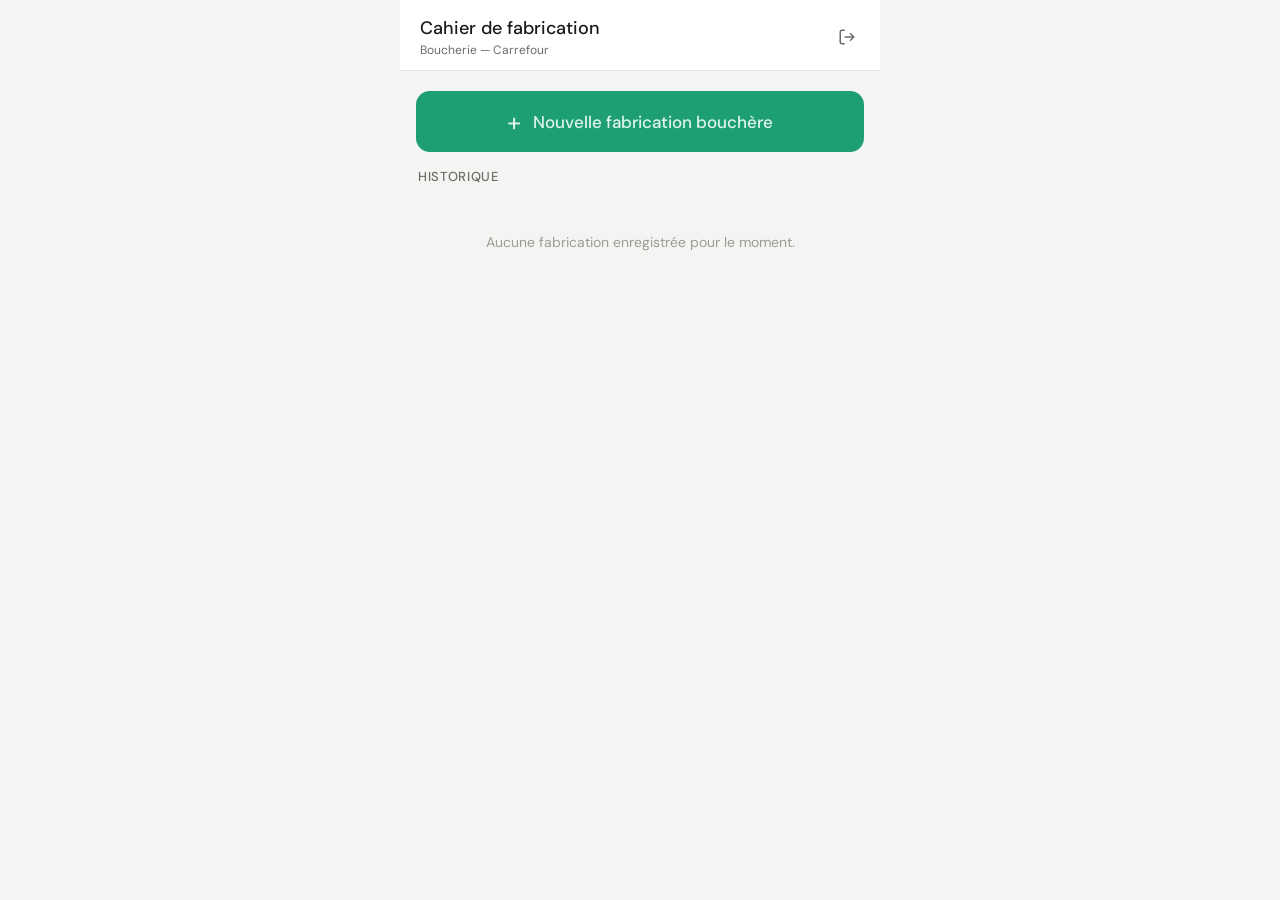
==== accueil.html @ 96c1b448 "Add files via upload" ====
<!DOCTYPE html>
<html lang="fr">
<head>
  <meta charset="UTF-8" />
  <meta name="viewport" content="width=device-width, initial-scale=1.0, maximum-scale=1.0" />
  <meta name="theme-color" content="#1D9E75" />
  <meta name="mobile-web-app-capable" content="yes" />
  <meta name="apple-mobile-web-app-capable" content="yes" />
  <title>Accueil — Cahier de fabrication</title>
  <link rel="manifest" href="manifest.json" />
  <link rel="preconnect" href="https://fonts.googleapis.com" />
  <link href="https://fonts.googleapis.com/css2?family=DM+Sans:wght@400;500&family=DM+Serif+Display&display=swap" rel="stylesheet" />
  <link rel="stylesheet" href="css/style.css" />
</head>
<body class="page-home">

  <div class="app-wrapper">
    <header class="app-header">
      <div>
        <h1 class="app-title">Cahier de fabrication</h1>
        <p class="app-subtitle" id="header-user">Boucherie &mdash; Carrefour</p>
      </div>
      <button class="btn-logout" onclick="handleLogout()" title="Déconnexion">
        <svg width="18" height="18" viewBox="0 0 24 24" fill="none" stroke="currentColor" stroke-width="2">
          <path d="M9 21H5a2 2 0 0 1-2-2V5a2 2 0 0 1 2-2h4"/>
          <polyline points="16 17 21 12 16 7"/>
          <line x1="21" y1="12" x2="9" y2="12"/>
        </svg>
      </button>
    </header>

    <main class="main-content">
      <button class="btn-add-main" id="btn-add" onclick="goToNew('preparation')">
        <span class="btn-add-plus">+</span>
        <span>Nouvelle fabrication bouchère</span>
      </button>

      <div class="section-header">
        <span class="section-title">Historique</span>
      </div>

      <div id="history-list">
        <div class="empty-state">Aucune fabrication enregistrée pour le moment.</div>
      </div>
    </main>
  </div>

  <script src="js/app.js"></script>
</body>
</html>
---- css/style.css ----
*, *::before, *::after { box-sizing: border-box; margin: 0; padding: 0; }

:root {
  --green: #1D9E75;
  --green-light: #E1F5EE;
  --green-dark: #0F6E56;
  --green-text: #085041;
  --blue-light: #E6F1FB;
  --blue-mid: #85B7EB;
  --blue-dark: #0C447C;
  --amber-light: #FAEEDA;
  --amber-dark: #854F0B;
  --coral-light: #FAECE7;
  --coral-dark: #993C1D;
  --red-light: #FCEBEB;
  --red-dark: #A32D2D;
  --bg: #f4f4f2;
  --surface: #ffffff;
  --border: rgba(0,0,0,0.1);
  --border-strong: rgba(0,0,0,0.2);
  --text: #1a1a1a;
  --text-muted: #6b6b68;
  --text-hint: #9b9b97;
  --radius-md: 10px;
  --radius-lg: 14px;
  --font: 'DM Sans', sans-serif;
}

html, body {
  font-family: var(--font);
  font-size: 16px;
  background: var(--bg);
  color: var(--text);
  min-height: 100vh;
  -webkit-font-smoothing: antialiased;
}

/* ---- LAYOUT ---- */
.app-wrapper { max-width: 480px; margin: 0 auto; min-height: 100vh; display: flex; flex-direction: column; }

.app-header {
  display: flex;
  align-items: center;
  justify-content: space-between;
  padding: 1rem 1.25rem 0.75rem;
  background: var(--surface);
  border-bottom: 0.5px solid var(--border);
  position: sticky;
  top: 0;
  z-index: 10;
}

.app-title { font-size: 18px; font-weight: 500; color: var(--text); }
.app-subtitle { font-size: 12px; color: var(--text-muted); margin-top: 2px; }

.main-content { padding: 1.25rem 1rem; flex: 1; display: flex; flex-direction: column; gap: 1rem; }

/* ---- CARD ---- */
.card {
  background: var(--surface);
  border: 0.5px solid var(--border);
  border-radius: var(--radius-lg);
  padding: 1rem 1.25rem;
}
.card-title {
  font-size: 11px;
  font-weight: 500;
  color: var(--text-muted);
  text-transform: uppercase;
  letter-spacing: 0.06em;
  margin-bottom: 12px;
}

/* ---- FORM ---- */
.field-row { margin-bottom: 12px; }
.field-row:last-child { margin-bottom: 0; }
.field-label { font-size: 13px; color: var(--text-muted); margin-bottom: 5px; display: block; }

input[type=text], input[type=email], input[type=password], input[type=number], input[type=date] {
  width: 100%;
  height: 42px;
  padding: 0 12px;
  border: 0.5px solid var(--border-strong);
  border-radius: var(--radius-md);
  font-family: var(--font);
  font-size: 15px;
  color: var(--text);
  background: var(--bg);
  outline: none;
  transition: border-color 0.15s;
}
input:focus { border-color: var(--green); background: var(--surface); }
input::placeholder { color: var(--text-hint); }

.two-col { display: grid; grid-template-columns: minmax(0,1fr) minmax(0,1fr); gap: 10px; }

/* ---- BUTTONS ---- */
.btn-primary {
  display: flex;
  align-items: center;
  justify-content: center;
  width: 100%;
  background: var(--green);
  color: var(--green-light);
  border: none;
  border-radius: var(--radius-lg);
  padding: 1rem;
  font-family: var(--font);
  font-size: 16px;
  font-weight: 500;
  cursor: pointer;
  transition: opacity 0.15s, transform 0.1s;
}
.btn-primary:active { opacity: 0.85; transform: scale(0.98); }

.btn-back {
  display: flex;
  align-items: center;
  gap: 4px;
  background: none;
  border: none;
  font-family: var(--font);
  font-size: 14px;
  color: var(--text-muted);
  cursor: pointer;
  padding: 4px 0;
  min-width: 70px;
}

.btn-logout {
  background: none;
  border: none;
  color: var(--text-muted);
  cursor: pointer;
  padding: 4px;
  display: flex;
  align-items: center;
}

/* ---- LOGIN PAGE ---- */
.login-wrapper {
  max-width: 400px;
  margin: 0 auto;
  padding: 3rem 1.25rem 2rem;
  display: flex;
  flex-direction: column;
  gap: 1.25rem;
  min-height: 100vh;
  justify-content: center;
}

.login-logo { text-align: center; }
.logo-icon-box {
  width: 68px;
  height: 68px;
  border-radius: 18px;
  background: var(--green);
  display: flex;
  align-items: center;
  justify-content: center;
  margin: 0 auto 1rem;
}
.logo-icon-box svg { width: 34px; height: 34px; }
.login-logo h1 { font-size: 22px; font-weight: 500; color: var(--text); }
.login-logo p { font-size: 13px; color: var(--text-muted); margin-top: 4px; }

.forgot-link { text-align: right; font-size: 12px; color: var(--text-muted); margin-top: 4px; cursor: pointer; }
.sso-note { text-align: center; font-size: 12px; color: var(--text-hint); }
.sso-note span { color: var(--green-dark); font-weight: 500; }

/* ---- ACCUEIL PAGE ---- */
.btn-add-main {
  display: flex;
  align-items: center;
  justify-content: center;
  gap: 12px;
  width: 100%;
  background: var(--green);
  color: var(--green-light);
  border: none;
  border-radius: var(--radius-lg);
  padding: 1.1rem 1rem;
  font-family: var(--font);
  font-size: 17px;
  font-weight: 500;
  cursor: pointer;
  transition: opacity 0.15s;
}
.btn-add-main:active { opacity: 0.85; }
.btn-add-plus { font-size: 26px; font-weight: 400; line-height: 1; }

.choices-panel {
  background: var(--surface);
  border: 0.5px solid var(--border);
  border-radius: var(--radius-lg);
  overflow: hidden;
}
.choice-item {
  display: flex;
  align-items: center;
  gap: 12px;
  width: 100%;
  background: none;
  border: none;
  border-bottom: 0.5px solid var(--border);
  padding: 0.9rem 1.25rem;
  font-family: var(--font);
  font-size: 15px;
  color: var(--text);
  cursor: pointer;
  text-align: left;
  transition: background 0.1s;
}
.choice-item:last-child { border-bottom: none; }
.choice-item:active { background: var(--bg); }
.choice-dot { width: 10px; height: 10px; border-radius: 50%; flex-shrink: 0; }
.dot-prep { background: var(--green); }
.dot-mar { background: #EF9F27; }
.dot-farce { background: #D85A30; }

.section-header { display: flex; align-items: center; justify-content: space-between; padding: 0 2px; }
.section-title { font-size: 13px; font-weight: 500; color: var(--text-muted); text-transform: uppercase; letter-spacing: 0.05em; }

.month-group { margin-bottom: 0.5rem; }
.month-label {
  font-size: 12px;
  font-weight: 500;
  color: var(--text-muted);
  padding: 0 2px 6px;
  border-bottom: 0.5px solid var(--border);
  margin-bottom: 6px;
}

.fab-item {
  background: var(--surface);
  border: 0.5px solid var(--border);
  border-radius: var(--radius-md);
  padding: 0.8rem 1rem;
  margin-bottom: 6px;
  display: flex;
  align-items: center;
  justify-content: space-between;
  cursor: pointer;
  transition: background 0.1s;
}
.fab-item:active { background: var(--bg); }
.fab-name { font-size: 14px; font-weight: 500; color: var(--text); margin-bottom: 2px; }
.fab-meta { font-size: 12px; color: var(--text-muted); }

.fab-badge {
  font-size: 11px;
  font-weight: 500;
  padding: 3px 9px;
  border-radius: 20px;
  white-space: nowrap;
  flex-shrink: 0;
  margin-left: 8px;
}
.badge-prep { background: var(--green-light); color: var(--green-dark); }
.badge-mar { background: var(--amber-light); color: var(--amber-dark); }
.badge-farce { background: var(--coral-light); color: var(--coral-dark); }

/* ---- SAISIE PAGE ---- */
.type-badge {
  display: inline-block;
  font-size: 12px;
  font-weight: 500;
  padding: 4px 12px;
  border-radius: 20px;
  margin-bottom: 14px;
  background: var(--green-light);
  color: var(--green-dark);
}
.type-badge.mar { background: var(--amber-light); color: var(--amber-dark); }
.type-badge.farce { background: var(--coral-light); color: var(--coral-dark); }

.ingredient-item {
  background: var(--bg);
  border: 0.5px solid var(--border);
  border-radius: var(--radius-md);
  padding: 0.75rem 1rem;
  margin-bottom: 8px;
}
.ing-header { display: flex; align-items: center; justify-content: space-between; margin-bottom: 8px; }
.ing-name-label { font-size: 14px; font-weight: 500; color: var(--text); }
.ing-delete {
  background: none;
  border: none;
  color: var(--text-muted);
  cursor: pointer;
  font-size: 16px;
  padding: 0;
  line-height: 1;
}
.ing-fields { display: grid; grid-template-columns: minmax(0,1fr) minmax(0,1fr); gap: 8px; }
.ing-field label { font-size: 11px; color: var(--text-muted); display: block; margin-bottom: 3px; }
.ing-field input { height: 36px; font-size: 13px; }

.scan-input-row { display: flex; gap: 8px; margin-bottom: 8px; }
.scan-input-row input { flex: 1; }
.btn-scan {
  width: 42px;
  height: 42px;
  flex-shrink: 0;
  background: var(--blue-light);
  border: 0.5px solid var(--blue-mid);
  border-radius: var(--radius-md);
  color: var(--blue-dark);
  cursor: pointer;
  display: flex;
  align-items: center;
  justify-content: center;
}

.btn-photo {
  display: flex;
  align-items: center;
  justify-content: center;
  gap: 8px;
  width: 100%;
  background: var(--bg);
  border: 0.5px solid var(--border-strong);
  border-radius: var(--radius-md);
  padding: 0.7rem 1rem;
  font-family: var(--font);
  font-size: 14px;
  color: var(--text-muted);
  cursor: pointer;
}

.scan-feedback {
  background: var(--green-light);
  color: var(--green-dark);
  border-radius: var(--radius-md);
  padding: 8px 12px;
  font-size: 13px;
  font-weight: 500;
  margin-bottom: 8px;
}

.photo-preview { margin-top: 10px; border-radius: var(--radius-md); overflow: hidden; }
.photo-preview img { width: 100%; border-radius: var(--radius-md); display: block; }

/* ---- DETAIL PAGE ---- */
.detail-name { font-size: 20px; font-weight: 500; color: var(--text); margin-bottom: 14px; }
.info-grid { display: grid; grid-template-columns: minmax(0,1fr) minmax(0,1fr); gap: 10px; margin-bottom: 12px; }
.info-block { display: flex; flex-direction: column; gap: 3px; }
.info-label { font-size: 12px; color: var(--text-muted); }
.info-value { font-size: 15px; font-weight: 500; color: var(--text); }

.conformity-row { display: flex; align-items: center; gap: 8px; margin-top: 10px; }
.conformity-dot { width: 10px; height: 10px; border-radius: 50%; background: #639922; flex-shrink: 0; }
.conformity-dot.warn { background: #EF9F27; }
.conformity-text { font-size: 13px; color: #3B6D11; font-weight: 500; }
.conformity-text.warn { color: var(--amber-dark); }

.ing-row {
  display: flex;
  align-items: center;
  justify-content: space-between;
  padding: 10px 0;
  border-bottom: 0.5px solid var(--border);
}
.ing-row:last-child { border-bottom: none; padding-bottom: 0; }
.ing-row-name { font-size: 14px; font-weight: 500; color: var(--text); margin-bottom: 2px; }
.ing-row-meta { font-size: 12px; color: var(--text-muted); }

.dlc-badge {
  font-size: 12px;
  font-weight: 500;
  padding: 3px 9px;
  border-radius: 20px;
  white-space: nowrap;
  flex-shrink: 0;
  margin-left: 8px;
}
.dlc-ok { background: #EAF3DE; color: #3B6D11; }
.dlc-warn { background: var(--amber-light); color: var(--amber-dark); }
.dlc-expired { background: var(--red-light); color: var(--red-dark); }

.photo-zone {
  background: var(--bg);
  border: 0.5px dashed var(--border-strong);
  border-radius: var(--radius-md);
  height: 110px;
  display: flex;
  flex-direction: column;
  align-items: center;
  justify-content: center;
  gap: 6px;
  color: var(--text-hint);
  font-size: 13px;
}

/* ---- UTILITAIRES ---- */
.hidden { display: none !important; }
.error-msg { font-size: 13px; color: var(--red-dark); text-align: center; margin-top: 8px; }
.empty-state { text-align: center; color: var(--text-hint); font-size: 14px; padding: 2rem 0; }
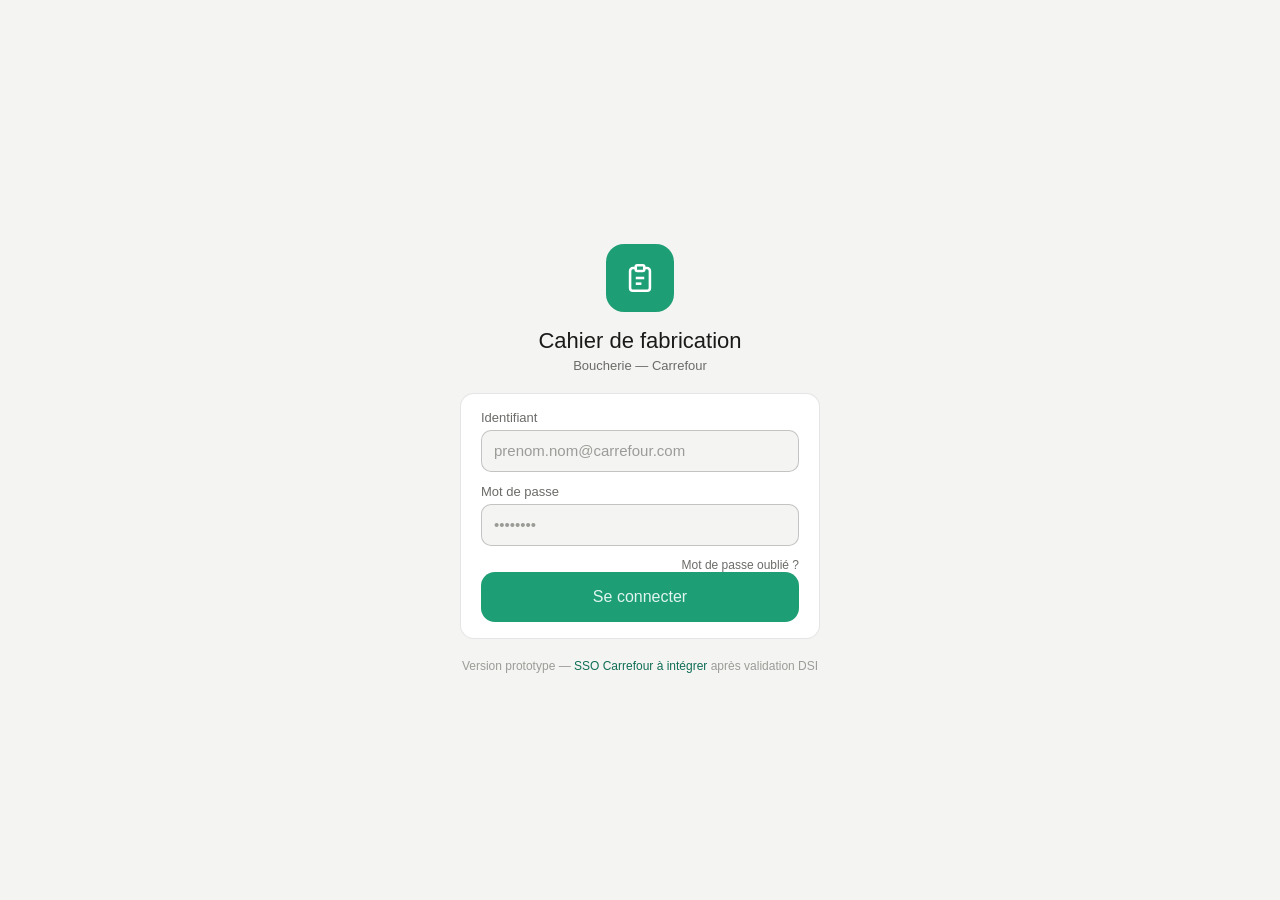
==== commit ca1d4ca5: "Mise à jour UI : saisie manuelle ingrédients, multi-photos, et épuration page accueil" ====
--- a/accueil.html
+++ b/accueil.html
@@ -16,7 +16,7 @@
 
   <div class="app-wrapper">
     <header class="app-header">
-      <div>
+      <div style="flex: 1; text-align: center; margin-left: 40px;">
         <h1 class="app-title">Cahier de fabrication</h1>
         <p class="app-subtitle" id="header-user">Boucherie &mdash; Carrefour</p>
       </div>
@@ -35,12 +35,14 @@
         <span>Nouvelle fabrication bouchère</span>
       </button>
 
-      <div class="section-header">
-        <span class="section-title">Historique</span>
+      <div style="height: 1px; background-color: #999; margin: 10px 20px 5px 20px;"></div>
+
+      <div class="section-header" style="justify-content: center; margin-bottom: 10px;">
+        <span class="section-title" style="font-weight: 500; font-size: 1.1em; color: #666;">Préparations récentes</span>
       </div>
 
       <div id="history-list">
-        <div class="empty-state">Aucune fabrication enregistrée pour le moment.</div>
+        <div class="empty-state" style="text-align: center;">Aucune fabrication enregistrée pour le moment.</div>
       </div>
     </main>
   </div>
